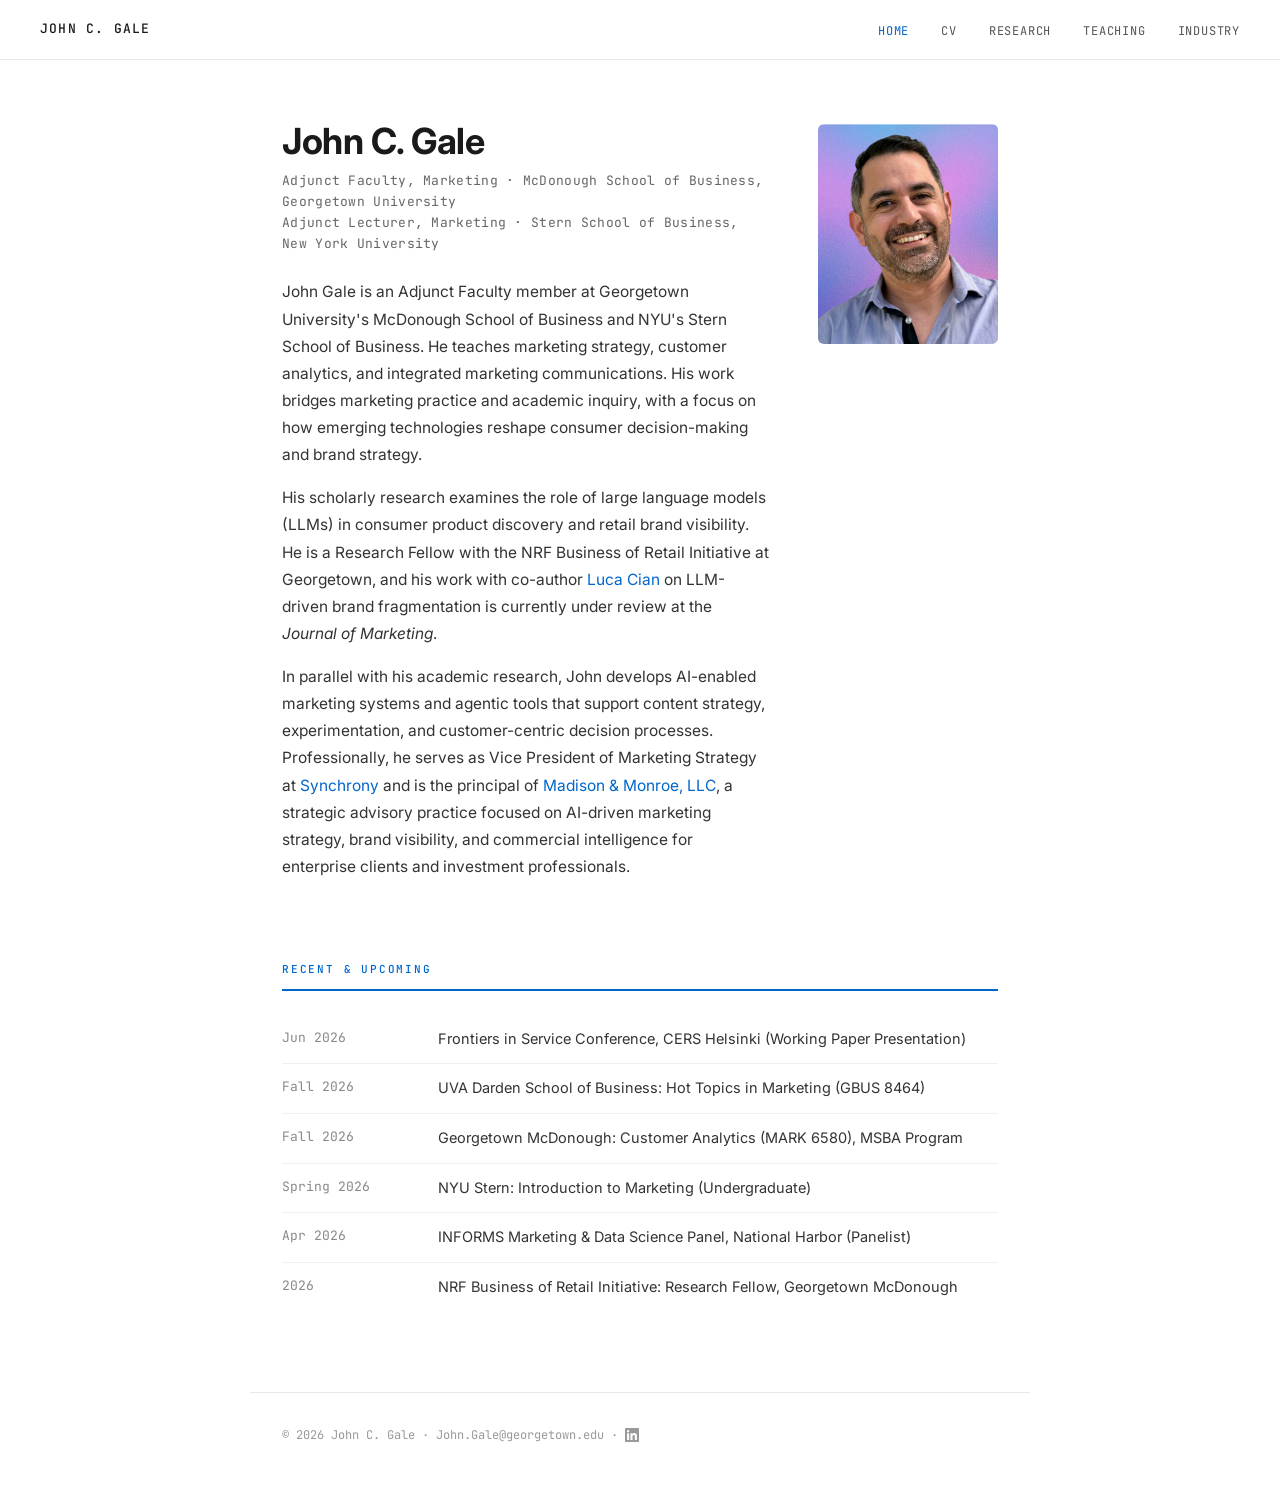
==== index.html @ 8da23ff3 "Fix icon link duplication in index.html" ====
<!DOCTYPE html>
<html lang="en">
<head>
  <meta charset="UTF-8">
  <meta name="viewport" content="width=device-width, initial-scale=1.0">
  <meta property="og:type" content="website">
<meta property="og:url" content="https://johncgale.com/">
<meta property="og:title" content="John Gale — Practitioner-Scholar">
<meta property="og:description" content="Adjunct Faculty at Georgetown, NYU Stern &amp; UVA Darden. Researching AI, LLMO, and marketing strategy.">
<meta property="og:image" content="https://johncgale.com/social-preview.jpg">
<meta name="twitter:card" content="summary_large_image">
<meta name="twitter:url" content="https://johncgale.com/">
<meta name="twitter:title" content="John Gale — Practitioner-Scholar">
<meta name="twitter:description" content="Adjunct Faculty at Georgetown, NYU Stern &amp; UVA Darden. Researching AI, LLMO, and marketing strategy.">
<meta name="twitter:image" content="https://johncgale.com/social-preview.jpg">
  <title>John C. Gale</title>
  <link rel="preconnect" href="https://fonts.googleapis.com">
  <link rel="preconnect" href="https://fonts.gstatic.com" crossorigin>
  <link href="https://fonts.googleapis.com/css2?family=Inter:wght@300;400;500;600;700&family=JetBrains+Mono:wght@400;500&display=swap" rel="stylesheet">
  <link rel="icon" href="favicon.ico" sizes="32x32">
  <link rel="icon" href="favicon-192.png" sizes="192x192" type="image/png">
  <link rel="apple-touch-icon" href="apple-touch-icon.png">
  <link rel="stylesheet" href="style.css">
</head>
<body>

<nav>
  <a href="index.html" class="name-link">John C. Gale</a>
  <ul>
    <li><a href="index.html" class="active">Home</a></li>
    <li><a href="cv.html">CV</a></li>
    <li><a href="research.html">Research</a></li>
    <li><a href="teaching.html">Teaching</a></li>
    <li><a href="industry.html">Industry</a></li>
  </ul>
</nav>

<main>
  <div class="hero">
    <div class="bio">
      <h1>John C. Gale</h1>
      <div class="subtitle">
        Adjunct Faculty, Marketing &middot; McDonough School of Business, Georgetown University<br>
        Adjunct Lecturer, Marketing &middot; Stern School of Business, New York University
      </div>
      <p>John Gale is an Adjunct Faculty member at Georgetown University's McDonough School of Business and NYU's Stern School of Business. He teaches marketing strategy, customer analytics, and integrated marketing communications. His work bridges marketing practice and academic inquiry, with a focus on how emerging technologies reshape consumer decision-making and brand strategy.</p>
      <p>His scholarly research examines the role of large language models (LLMs) in consumer product discovery and retail brand visibility. He is a Research Fellow with the NRF Business of Retail Initiative at Georgetown, and his work with co-author <a href="https://www.darden.virginia.edu/faculty-research/directory/luca-cian">Luca Cian</a> on LLM-driven brand fragmentation is currently under review at the <em>Journal of Marketing</em>.</p>
      <p>In parallel with his academic research, John develops AI-enabled marketing systems and agentic tools that support content strategy, experimentation, and customer-centric decision processes. Professionally, he serves as Vice President of Marketing Strategy at <a href="https://www.synchrony.com">Synchrony</a> and is the principal of <a href="#">Madison &amp; Monroe, LLC</a>, a strategic advisory practice focused on AI-driven marketing strategy, brand visibility, and commercial intelligence for enterprise clients and investment professionals.</p>
    </div>
    <!-- Replace src with your own headshot file, e.g. "headshot.jpg" -->
    <img class="headshot" src="headshot.jpg" alt="John C. Gale">
  </div>

  <div class="section-label">Recent &amp; Upcoming</div>

  <div class="event-row">
    <span class="event-date">Jun 2026</span>
    <span class="event-detail">Frontiers in Service Conference, CERS Helsinki (Working Paper Presentation)</span>
  </div>
  <div class="event-row">
    <span class="event-date">Fall 2026</span>
    <span class="event-detail">UVA Darden School of Business: Hot Topics in Marketing (GBUS 8464)</span>
  </div>
  <div class="event-row">
    <span class="event-date">Fall 2026</span>
    <span class="event-detail">Georgetown McDonough: Customer Analytics (MARK 6580), MSBA Program</span>
  </div>
  <div class="event-row">
    <span class="event-date">Spring 2026</span>
    <span class="event-detail">NYU Stern: Introduction to Marketing (Undergraduate)</span>
  </div>
  <div class="event-row">
    <span class="event-date">Apr 2026</span>
    <span class="event-detail">INFORMS Marketing &amp; Data Science Panel, National Harbor (Panelist)</span>
  </div>
  <div class="event-row">
    <span class="event-date">2026</span>
    <span class="event-detail">NRF Business of Retail Initiative: Research Fellow, Georgetown McDonough</span>
  </div>
</main>

<footer>
  &copy; 2026 John C. Gale &middot; <a href="mailto:John.Gale@georgetown.edu">John.Gale@georgetown.edu</a> &middot; <a href="https://linkedin.com/in/johncgale" target="_blank" rel="noopener" aria-label="LinkedIn" style="display:inline-flex;vertical-align:middle;"><svg xmlns="http://www.w3.org/2000/svg" width="14" height="14" viewBox="0 0 24 24" fill="currentColor"><path d="M20.447 20.452h-3.554v-5.569c0-1.328-.027-3.037-1.852-3.037-1.853 0-2.136 1.445-2.136 2.939v5.667H9.351V9h3.414v1.561h.046c.477-.9 1.637-1.85 3.37-1.85 3.601 0 4.267 2.37 4.267 5.455v6.286zM5.337 7.433a2.062 2.062 0 01-2.063-2.065 2.064 2.064 0 112.063 2.065zm1.782 13.019H3.555V9h3.564v11.452zM22.225 0H1.771C.792 0 0 .774 0 1.729v20.542C0 23.227.792 24 1.771 24h20.451C23.2 24 24 23.227 24 22.271V1.729C24 .774 23.2 0 22.222 0h.003z"/></svg></a>
</footer>

</body>
</html>
---- style.css ----
/* ========================================
   John C. Gale — Academic Portfolio
   Shared Stylesheet
   ======================================== */

/* === RESET & BASE === */
*, *::before, *::after { margin: 0; padding: 0; box-sizing: border-box; }
html { scroll-behavior: smooth; }
body {
  font-family: 'Inter', -apple-system, BlinkMacSystemFont, sans-serif;
  font-size: 16px;
  line-height: 1.7;
  color: #1a1a1a;
  background: #fff;
  -webkit-font-smoothing: antialiased;
}

/* === NAV === */
nav {
  position: fixed;
  top: 0; left: 0; right: 0;
  z-index: 100;
  display: flex;
  justify-content: space-between;
  align-items: center;
  padding: 0 40px;
  height: 60px;
  background: #fff;
  border-bottom: 1px solid #e8e8e8;
}
nav .name-link {
  font-family: 'JetBrains Mono', monospace;
  font-size: 13px;
  font-weight: 500;
  letter-spacing: 1.2px;
  text-transform: uppercase;
  text-decoration: none;
  color: #1a1a1a;
}
nav ul {
  display: flex;
  list-style: none;
  gap: 32px;
}
nav ul a {
  font-family: 'JetBrains Mono', monospace;
  font-size: 12px;
  font-weight: 400;
  letter-spacing: 0.8px;
  text-transform: uppercase;
  text-decoration: none;
  color: #555;
  transition: color 0.2s;
}
nav ul a:hover,
nav ul a.active {
  color: #0066cc;
}

/* === MAIN CONTAINER === */
main {
  max-width: 780px;
  margin: 0 auto;
  padding: 120px 32px 80px;
}

/* === FOOTER === */
footer {
  max-width: 780px;
  margin: 0 auto;
  padding: 32px 32px 48px;
  border-top: 1px solid #e8e8e8;
  font-family: 'JetBrains Mono', monospace;
  font-size: 12px;
  color: #999;
}
footer a {
  color: #999;
  text-decoration: none;
}
footer a:hover { color: #0066cc; }

/* === SECTION LABEL === */
.section-label {
  font-family: 'JetBrains Mono', monospace;
  font-size: 11px;
  font-weight: 500;
  letter-spacing: 1.8px;
  text-transform: uppercase;
  color: #0066cc;
  padding-bottom: 10px;
  border-bottom: 2px solid #0066cc;
  margin-bottom: 24px;
  margin-top: 48px;
}
.section-label:first-of-type { margin-top: 0; }

/* === SUB-SECTION LABEL === */
.sub-label {
  font-family: 'JetBrains Mono', monospace;
  font-size: 13px;
  color: #888;
  text-transform: uppercase;
  letter-spacing: 0.8px;
  margin-bottom: 12px;
  margin-top: 8px;
}

/* === TWO-COLUMN ROW (date + detail) === */
.two-col {
  display: grid;
  grid-template-columns: 140px 1fr;
  gap: 16px;
  padding: 8px 0;
  font-size: 14.5px;
}
.yr {
  font-family: 'JetBrains Mono', monospace;
  font-size: 13px;
  color: #888;
}
.detail { color: #333; }
.detail strong { font-weight: 600; }
.detail em { font-style: italic; color: #555; }

/* === BUTTONS === */
.btn {
  display: inline-block;
  font-family: 'JetBrains Mono', monospace;
  font-size: 12px;
  font-weight: 500;
  letter-spacing: 0.6px;
  text-transform: uppercase;
  padding: 10px 20px;
  text-decoration: none;
  border-radius: 4px;
  transition: all 0.2s;
}
.btn-primary { background: #1a1a1a; color: #fff; }
.btn-primary:hover { background: #0066cc; }
.btn-outline { background: #fff; color: #1a1a1a; border: 1px solid #ccc; }
.btn-outline:hover { border-color: #0066cc; color: #0066cc; }
.btn-blue { background: #0066cc; color: #fff; }
.btn-blue:hover { background: #0052a3; }

/* ========================================
   HOME PAGE
   ======================================== */
.hero {
  display: grid;
  grid-template-columns: 1fr 180px;
  gap: 48px;
  align-items: start;
  margin-bottom: 64px;
}
.hero h1 {
  font-size: 36px;
  font-weight: 700;
  letter-spacing: -0.5px;
  line-height: 1.2;
  margin-bottom: 8px;
}
.hero .subtitle {
  font-family: 'JetBrains Mono', monospace;
  font-size: 13px;
  color: #666;
  letter-spacing: 0.3px;
  line-height: 1.6;
  margin-bottom: 24px;
}
.hero .bio p {
  font-size: 15.5px;
  color: #333;
  margin-bottom: 16px;
  line-height: 1.75;
}
.hero .bio a {
  color: #0066cc;
  text-decoration: none;
  border-bottom: 1px solid transparent;
  transition: border-color 0.2s;
}
.hero .bio a:hover { border-bottom-color: #0066cc; }
.hero .headshot {
  width: 180px;
  height: 220px;
  object-fit: cover;
  border-radius: 6px;
  margin-top: 4px;
}

/* Recent & Upcoming */
.event-row {
  display: grid;
  grid-template-columns: 140px 1fr;
  gap: 16px;
  padding: 12px 0;
  border-bottom: 1px solid #f0f0f0;
  font-size: 14.5px;
}
.event-row:last-child { border-bottom: none; }
.event-date {
  font-family: 'JetBrains Mono', monospace;
  font-size: 13px;
  color: #888;
}
.event-detail { color: #333; }

/* ========================================
   CV PAGE
   ======================================== */
.cv-topbar {
  display: flex;
  justify-content: space-between;
  align-items: center;
  margin-bottom: 40px;
  padding-bottom: 24px;
  border-bottom: 1px solid #e8e8e8;
}
.cv-topbar h1 {
  font-size: 32px;
  font-weight: 700;
  letter-spacing: -0.5px;
}
.cv-topbar .actions { display: flex; gap: 12px; }

.cv-header { margin-bottom: 48px; }
.cv-header h2 { font-size: 28px; font-weight: 700; margin-bottom: 4px; }
.cv-subtitle {
  font-family: 'JetBrains Mono', monospace;
  font-size: 13px;
  color: #666;
  letter-spacing: 0.3px;
  margin-bottom: 8px;
}
.cv-contact {
  font-family: 'JetBrains Mono', monospace;
  font-size: 12px;
  color: #888;
}
.cv-contact a { color: #0066cc; text-decoration: none; }

.inst-name {
  font-weight: 600;
  font-size: 15px;
  margin-top: 16px;
  margin-bottom: 4px;
}
.appt-row {
  display: grid;
  grid-template-columns: 1fr auto;
  gap: 12px;
  padding: 3px 0;
  font-size: 14.5px;
  color: #333;
}
.appt-yr {
  font-family: 'JetBrains Mono', monospace;
  font-size: 13px;
  color: #888;
  text-align: right;
}

/* Papers (CV style) */
.paper {
  display: grid;
  grid-template-columns: 28px 1fr;
  gap: 8px;
  padding: 12px 0;
  border-bottom: 1px solid #f0f0f0;
}
.paper:last-child { border-bottom: none; }
.num {
  font-family: 'JetBrains Mono', monospace;
  font-size: 13px;
  color: #0066cc;
  font-weight: 500;
  padding-top: 2px;
}
.paper .body { font-size: 14.5px; color: #333; line-height: 1.65; }
.paper .me { font-weight: 600; }
.paper .status {
  font-family: 'JetBrains Mono', monospace;
  font-size: 11px;
  color: #0066cc;
  text-transform: uppercase;
  letter-spacing: 0.5px;
  margin-left: 6px;
}
.paper .links { margin-top: 4px; }
.paper .links a {
  font-family: 'JetBrains Mono', monospace;
  font-size: 11px;
  color: #0066cc;
  text-decoration: none;
  text-transform: uppercase;
  letter-spacing: 0.5px;
}

/* ========================================
   RESEARCH PAGE
   ======================================== */
.page-intro {
  font-size: 15.5px;
  color: #555;
  line-height: 1.75;
  margin-bottom: 40px;
}
.page-title {
  font-size: 32px;
  font-weight: 700;
  letter-spacing: -0.5px;
  margin-bottom: 12px;
}

.interest-tags { display: flex; flex-wrap: wrap; gap: 8px; margin-bottom: 16px; }
.interest-tag {
  font-family: 'JetBrains Mono', monospace;
  font-size: 12px;
  padding: 6px 14px;
  background: #f0f6ff;
  color: #0066cc;
  border-radius: 20px;
  letter-spacing: 0.3px;
}

.paper-card {
  background: #f9fafb;
  border: 1px solid #e8e8e8;
  border-radius: 8px;
  padding: 24px 28px;
  margin-bottom: 20px;
}
.paper-card .paper-status {
  font-family: 'JetBrains Mono', monospace;
  font-size: 10px;
  font-weight: 500;
  letter-spacing: 1px;
  text-transform: uppercase;
  color: #fff;
  padding: 3px 10px;
  border-radius: 3px;
  display: inline-block;
  margin-bottom: 12px;
}
.paper-card .paper-status.review { background: #0066cc; }
.paper-card .paper-status.working { background: #6b7280; }
.paper-card .paper-status.prep { background: #9ca3af; }
.paper-card h3 { font-size: 17px; font-weight: 600; margin-bottom: 8px; line-height: 1.4; }
.paper-card .authors { font-size: 14px; color: #555; margin-bottom: 8px; }
.paper-card .authors .me { font-weight: 600; color: #1a1a1a; }
.paper-card .journal { font-size: 14px; color: #888; font-style: italic; }
.paper-card .abstract {
  font-size: 14px; color: #555; line-height: 1.65;
  margin-top: 12px; padding-top: 12px; border-top: 1px solid #e8e8e8;
}

.grant-card {
  background: #f9fafb;
  border: 1px solid #e8e8e8;
  border-radius: 8px;
  padding: 24px 28px;
  margin-bottom: 20px;
}
.grant-card h3 { font-size: 16px; font-weight: 600; margin-bottom: 4px; }
.grant-card .grant-amount {
  font-family: 'JetBrains Mono', monospace;
  font-size: 14px;
  color: #0066cc;
  font-weight: 500;
  margin-bottom: 8px;
}
.grant-card p { font-size: 14px; color: #555; line-height: 1.65; }
.grant-card em { color: #888; }

.conf-row {
  display: grid;
  grid-template-columns: 100px 1fr;
  gap: 16px;
  padding: 12px 0;
  border-bottom: 1px solid #f0f0f0;
  font-size: 14.5px;
}
.conf-row:last-child { border-bottom: none; }
.conf-date {
  font-family: 'JetBrains Mono', monospace;
  font-size: 13px;
  color: #888;
}
.conf-detail { color: #333; }
.conf-detail em { color: #666; }

/* ========================================
   TEACHING PAGE
   ======================================== */
.course-card {
  background: #f9fafb;
  border: 1px solid #e8e8e8;
  border-radius: 8px;
  padding: 24px 28px;
  margin-bottom: 20px;
}
.course-card .course-header {
  display: flex;
  justify-content: space-between;
  align-items: start;
  margin-bottom: 8px;
}
.course-card h3 { font-size: 17px; font-weight: 600; color: #1a1a1a; }
.course-card .institution {
  font-family: 'JetBrains Mono', monospace;
  font-size: 11px;
  color: #0066cc;
  text-transform: uppercase;
  letter-spacing: 0.8px;
  white-space: nowrap;
}
.course-card .course-code {
  font-family: 'JetBrains Mono', monospace;
  font-size: 12px;
  color: #888;
  margin-bottom: 12px;
}
.course-card .course-details { font-size: 14px; color: #555; line-height: 1.7; }
.course-card .course-details strong { color: #333; }
.course-card .course-meta {
  margin-top: 12px;
  padding-top: 12px;
  border-top: 1px solid #e8e8e8;
  font-family: 'JetBrains Mono', monospace;
  font-size: 12px;
  color: #888;
}
.course-card .rating { color: #0066cc; font-weight: 500; }

.dev-card {
  padding: 20px 0;
  border-bottom: 1px solid #f0f0f0;
}
.dev-card:last-child { border-bottom: none; }
.dev-card h3 { font-size: 15px; font-weight: 600; margin-bottom: 4px; }
.dev-card p { font-size: 14px; color: #555; line-height: 1.65; }

/* ========================================
   INDUSTRY PAGE
   ======================================== */
.role-card {
  margin-bottom: 36px;
  padding-bottom: 36px;
  border-bottom: 1px solid #f0f0f0;
}
.role-card:last-child { border-bottom: none; }
.role-card .role-header {
  display: flex;
  justify-content: space-between;
  align-items: start;
  margin-bottom: 4px;
}
.role-card h3 { font-size: 17px; font-weight: 600; }
.role-card .role-dates {
  font-family: 'JetBrains Mono', monospace;
  font-size: 12px;
  color: #888;
  white-space: nowrap;
}
.role-card .company { font-size: 15px; color: #555; margin-bottom: 12px; }
.role-card p { font-size: 14.5px; color: #444; line-height: 1.7; }

.prev-role {
  display: grid;
  grid-template-columns: 1fr auto;
  gap: 16px;
  padding: 10px 0;
  border-bottom: 1px solid #f0f0f0;
  font-size: 14.5px;
}
.prev-role:last-child { border-bottom: none; }
.prev-role .role-title { color: #333; }
.prev-role .role-title strong { font-weight: 600; }
.prev-role .role-yr {
  font-family: 'JetBrains Mono', monospace;
  font-size: 13px;
  color: #888;
  text-align: right;
}

.cta-box {
  background: #f9fafb;
  border: 1px solid #e8e8e8;
  border-radius: 8px;
  padding: 28px 32px;
  margin-top: 48px;
  text-align: center;
}
.cta-box h3 { font-size: 18px; font-weight: 600; margin-bottom: 8px; }
.cta-box p { font-size: 14.5px; color: #555; margin-bottom: 16px; }

/* ========================================
   RESPONSIVE
   ======================================== */
@media (max-width: 700px) {
  nav { padding: 0 20px; }
  nav ul { gap: 16px; }
  nav ul a { font-size: 11px; }
  main { padding: 100px 20px 60px; }
  .hero { grid-template-columns: 1fr; }
  .hero .headshot { width: 140px; height: 170px; order: -1; }
  .two-col { grid-template-columns: 1fr; gap: 4px; }
  .event-row { grid-template-columns: 1fr; gap: 4px; }
  .appt-row { grid-template-columns: 1fr; }
  .appt-yr { text-align: left; }
  .conf-row { grid-template-columns: 1fr; gap: 4px; }
  .prev-role { grid-template-columns: 1fr; }
  .prev-role .role-yr { text-align: left; }
  .course-card .course-header { flex-direction: column; gap: 4px; }
  .role-card .role-header { flex-direction: column; gap: 4px; }
}
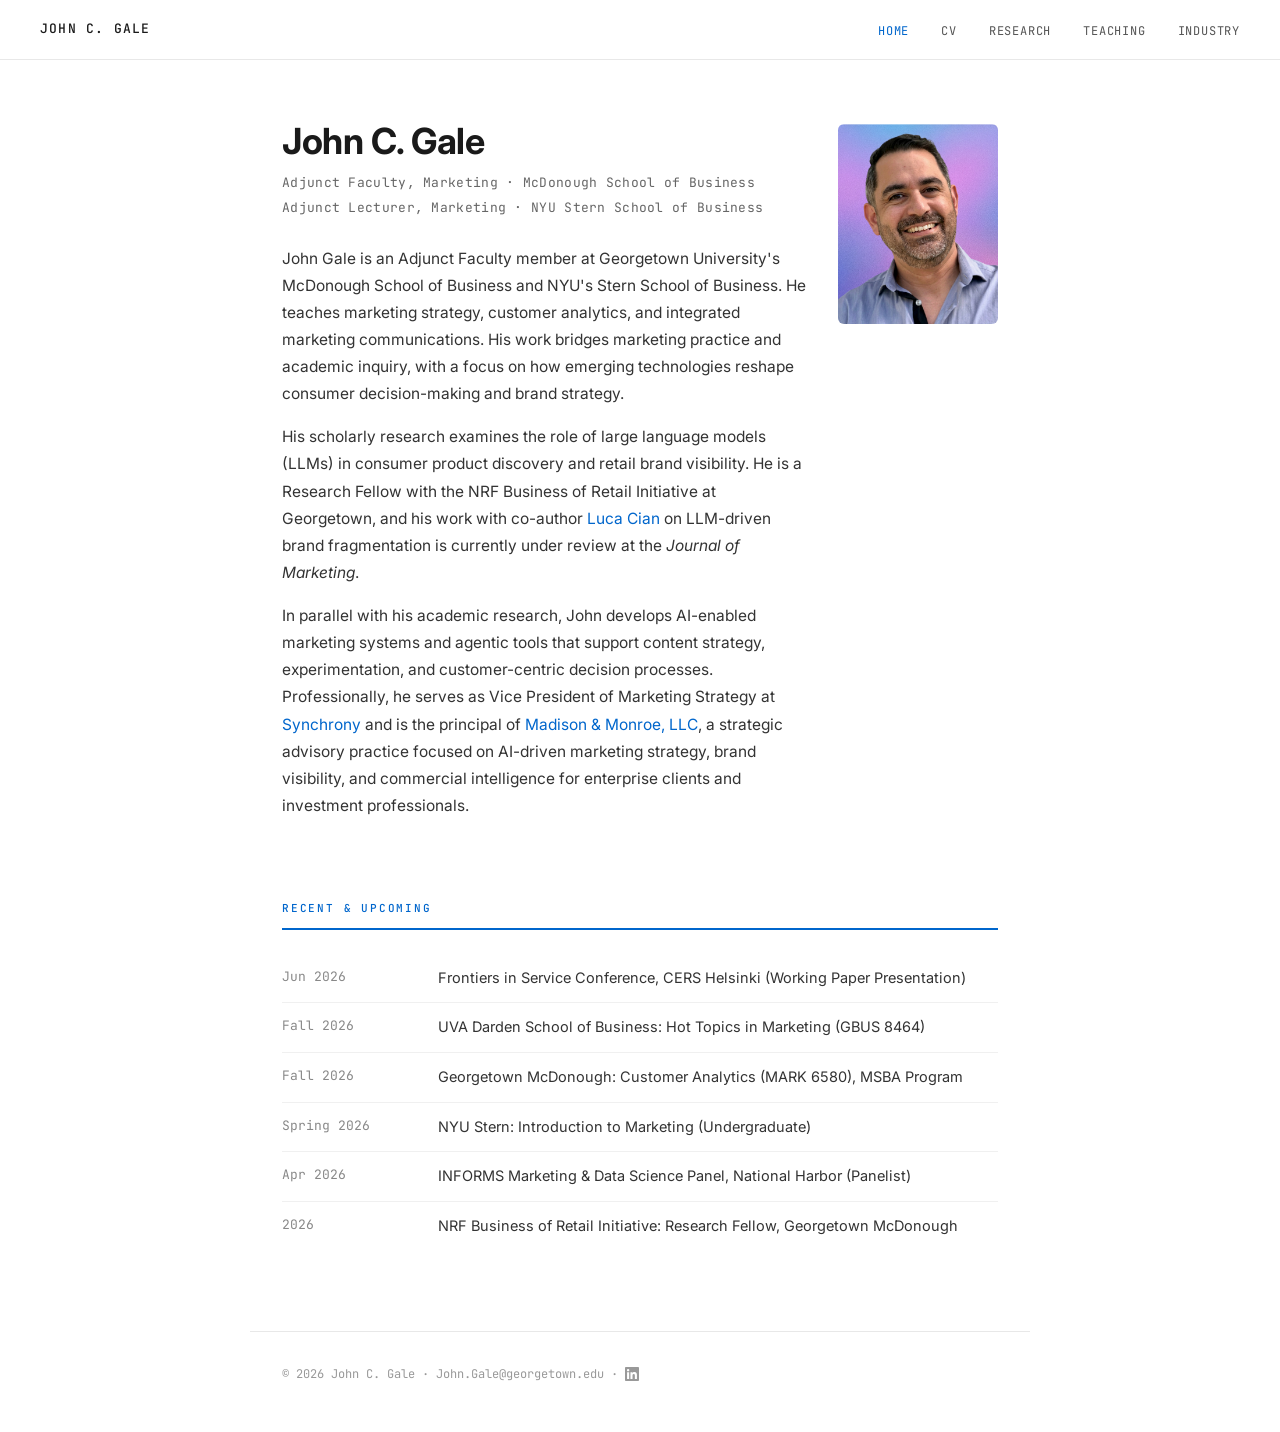
==== commit 50ec9fbc: "Revise faculty affiliations in index.html Updated affiliations to reflect current institutions." ====
--- a/index.html
+++ b/index.html
@@ -40,8 +40,8 @@
     <div class="bio">
       <h1>John C. Gale</h1>
       <div class="subtitle">
-        Adjunct Faculty, Marketing &middot; McDonough School of Business, Georgetown University<br>
-        Adjunct Lecturer, Marketing &middot; Stern School of Business, New York University
+        Adjunct Faculty, Marketing &middot; McDonough School of Business<br>
+        Adjunct Lecturer, Marketing &middot; NYU Stern School of Business
       </div>
       <p>John Gale is an Adjunct Faculty member at Georgetown University's McDonough School of Business and NYU's Stern School of Business. He teaches marketing strategy, customer analytics, and integrated marketing communications. His work bridges marketing practice and academic inquiry, with a focus on how emerging technologies reshape consumer decision-making and brand strategy.</p>
       <p>His scholarly research examines the role of large language models (LLMs) in consumer product discovery and retail brand visibility. He is a Research Fellow with the NRF Business of Retail Initiative at Georgetown, and his work with co-author <a href="https://www.darden.virginia.edu/faculty-research/directory/luca-cian">Luca Cian</a> on LLM-driven brand fragmentation is currently under review at the <em>Journal of Marketing</em>.</p>
--- a/style.css
+++ b/style.css
@@ -148,8 +148,8 @@
    ======================================== */
 .hero {
   display: grid;
-  grid-template-columns: 1fr 180px;
-  gap: 48px;
+  grid-template-columns: 1fr 160px;
+  gap: 32px;
   align-items: start;
   margin-bottom: 64px;
 }
@@ -165,7 +165,7 @@
   font-size: 13px;
   color: #666;
   letter-spacing: 0.3px;
-  line-height: 1.6;
+  line-height: 1.9;
   margin-bottom: 24px;
 }
 .hero .bio p {
@@ -182,8 +182,8 @@
 }
 .hero .bio a:hover { border-bottom-color: #0066cc; }
 .hero .headshot {
-  width: 180px;
-  height: 220px;
+  width: 160px;
+  height: 200px;
   object-fit: cover;
   border-radius: 6px;
   margin-top: 4px;
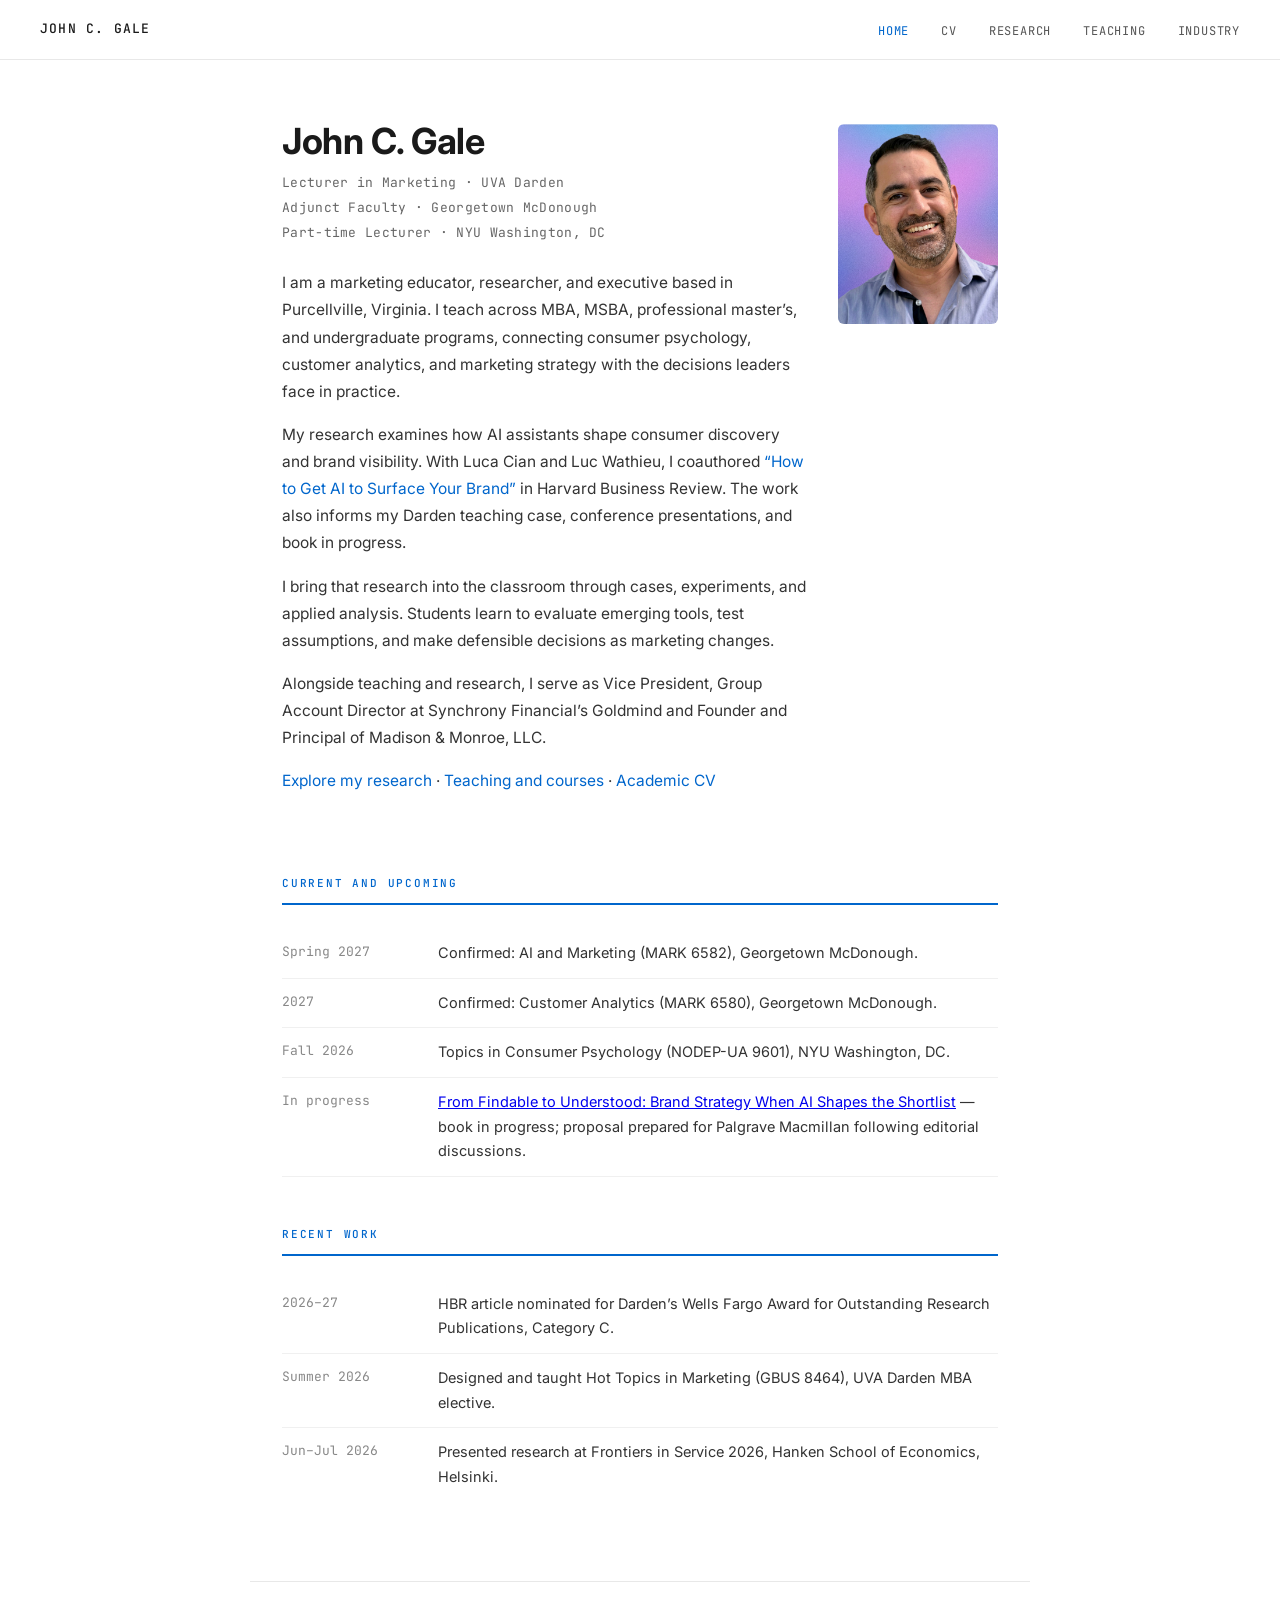
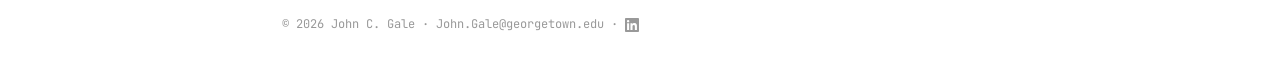
==== commit a3a504fd: "Refresh academic profile, confirmed 2027 teaching, research, and CV" ====
--- a/index.html
+++ b/index.html
@@ -6,13 +6,14 @@
   <meta property="og:type" content="website">
 <meta property="og:url" content="https://johncgale.com/">
 <meta property="og:title" content="John Gale — Practitioner-Scholar">
-<meta property="og:description" content="Adjunct Faculty at Georgetown, NYU Stern &amp; UVA Darden. Researching AI, LLMO, and marketing strategy.">
+<meta property="og:description" content="John C. Gale is a marketing educator, researcher, and executive teaching at UVA Darden, Georgetown, and NYU Washington, DC.">
 <meta property="og:image" content="https://johncgale.com/social-preview.jpg">
 <meta name="twitter:card" content="summary_large_image">
 <meta name="twitter:url" content="https://johncgale.com/">
 <meta name="twitter:title" content="John Gale — Practitioner-Scholar">
-<meta name="twitter:description" content="Adjunct Faculty at Georgetown, NYU Stern &amp; UVA Darden. Researching AI, LLMO, and marketing strategy.">
+<meta name="twitter:description" content="John C. Gale is a marketing educator, researcher, and executive teaching at UVA Darden, Georgetown, and NYU Washington, DC.">
 <meta name="twitter:image" content="https://johncgale.com/social-preview.jpg">
+<meta name="description" content="John C. Gale is a marketing educator, researcher, and executive teaching at UVA Darden, Georgetown, and NYU Washington, DC.">
   <title>John C. Gale</title>
   <link rel="preconnect" href="https://fonts.googleapis.com">
   <link rel="preconnect" href="https://fonts.gstatic.com" crossorigin>
@@ -21,6 +22,81 @@
   <link rel="icon" href="favicon-192.png" sizes="192x192" type="image/png">
   <link rel="apple-touch-icon" href="apple-touch-icon.png">
   <link rel="stylesheet" href="style.css">
+<script type="application/ld+json">
+{
+  "@context": "https://schema.org",
+  "@type": "Person",
+  "name": "John C. Gale",
+  "url": "https://johncgale.com",
+  "image": "https://johncgale.com/headshot.jpg",
+  "jobTitle": [
+    "Lecturer in Marketing",
+    "Adjunct Faculty",
+    "Part-time Lecturer",
+    "Vice President, Group Account Director"
+  ],
+  "worksFor": [
+    {
+      "@type": "Organization",
+      "name": "Georgetown University, McDonough School of Business",
+      "url": "https://msb.georgetown.edu"
+    },
+    {
+      "@type": "Organization",
+      "name": "New York University Washington, DC",
+      "url": "https://www.nyu.edu/washington-dc.html"
+    },
+    {
+      "@type": "Organization",
+      "name": "University of Virginia, Darden School of Business",
+      "url": "https://www.darden.virginia.edu"
+    },
+    {
+      "@type": "Organization",
+      "name": "Synchrony Financial",
+      "url": "https://www.synchrony.com"
+    }
+  ],
+  "alumniOf": [
+    {
+      "@type": "Organization",
+      "name": "University of Miami"
+    },
+    {
+      "@type": "Organization",
+      "name": "Florida International University"
+    },
+    {
+      "@type": "Organization",
+      "name": "Georgetown University"
+    },
+    {
+      "@type": "Organization",
+      "name": "Johns Hopkins University"
+    }
+  ],
+  "knowsAbout": [
+    "AI-Mediated Communication",
+    "Large Language Model Optimization",
+    "Consumer-Brand Relationships",
+    "Customer Analytics",
+    "Marketing Communication",
+    "Retail Technology"
+  ],
+  "sameAs": [
+    "https://linkedin.com/in/johncgale",
+    "https://msb.georgetown.edu/profiles/john-gale"
+  ],
+  "email": "John.Gale@georgetown.edu",
+  "address": {
+    "@type": "PostalAddress",
+    "addressLocality": "Purcellville",
+    "addressRegion": "Virginia",
+    "addressCountry": "US"
+  }
+}
+</script>
+  <link rel="canonical" href="https://johncgale.com/">
 </head>
 <body>
 
@@ -36,47 +112,24 @@
 </nav>
 
 <main>
-  <div class="hero">
-    <div class="bio">
-      <h1>John C. Gale</h1>
-      <div class="subtitle">
-        Adjunct Faculty, Marketing &middot; McDonough School of Business<br>
-        Adjunct Lecturer, Marketing &middot; NYU Stern School of Business
-      </div>
-      <p>John Gale is an Adjunct Faculty member at Georgetown University's McDonough School of Business and NYU's Stern School of Business. He teaches marketing strategy, customer analytics, and integrated marketing communications. His work bridges marketing practice and academic inquiry, with a focus on how emerging technologies reshape consumer decision-making and brand strategy.</p>
-      <p>His scholarly research examines the role of large language models (LLMs) in consumer product discovery and retail brand visibility. He is a Research Fellow with the NRF Business of Retail Initiative at Georgetown, and his work with co-author <a href="https://www.darden.virginia.edu/faculty-research/directory/luca-cian">Luca Cian</a> on LLM-driven brand fragmentation is currently under review at the <em>Journal of Marketing</em>.</p>
-      <p>In parallel with his academic research, John develops AI-enabled marketing systems and agentic tools that support content strategy, experimentation, and customer-centric decision processes. Professionally, he serves as Vice President of Marketing Strategy at <a href="https://www.synchrony.com">Synchrony</a> and is the principal of <a href="#">Madison &amp; Monroe, LLC</a>, a strategic advisory practice focused on AI-driven marketing strategy, brand visibility, and commercial intelligence for enterprise clients and investment professionals.</p>
-    </div>
-    <!-- Replace src with your own headshot file, e.g. "headshot.jpg" -->
-    <img class="headshot" src="headshot.jpg" alt="John C. Gale">
-  </div>
-
-  <div class="section-label">Recent &amp; Upcoming</div>
-
-  <div class="event-row">
-    <span class="event-date">Jun 2026</span>
-    <span class="event-detail">Frontiers in Service Conference, CERS Helsinki (Working Paper Presentation)</span>
-  </div>
-  <div class="event-row">
-    <span class="event-date">Fall 2026</span>
-    <span class="event-detail">UVA Darden School of Business: Hot Topics in Marketing (GBUS 8464)</span>
-  </div>
-  <div class="event-row">
-    <span class="event-date">Fall 2026</span>
-    <span class="event-detail">Georgetown McDonough: Customer Analytics (MARK 6580), MSBA Program</span>
-  </div>
-  <div class="event-row">
-    <span class="event-date">Spring 2026</span>
-    <span class="event-detail">NYU Stern: Introduction to Marketing (Undergraduate)</span>
-  </div>
-  <div class="event-row">
-    <span class="event-date">Apr 2026</span>
-    <span class="event-detail">INFORMS Marketing &amp; Data Science Panel, National Harbor (Panelist)</span>
-  </div>
-  <div class="event-row">
-    <span class="event-date">2026</span>
-    <span class="event-detail">NRF Business of Retail Initiative: Research Fellow, Georgetown McDonough</span>
-  </div>
+<div class="hero"><div class="bio"><h1>John C. Gale</h1>
+<div class="subtitle">Lecturer in Marketing · UVA Darden<br>Adjunct Faculty · Georgetown McDonough<br>Part-time Lecturer · NYU Washington, DC</div>
+<p>I am a marketing educator, researcher, and executive based in Purcellville, Virginia. I teach across MBA, MSBA, professional master’s, and undergraduate programs, connecting consumer psychology, customer analytics, and marketing strategy with the decisions leaders face in practice.</p>
+<p>My research examines how AI assistants shape consumer discovery and brand visibility. With Luca Cian and Luc Wathieu, I coauthored <a href="https://hbr.org/2026/06/how-to-get-ai-to-surface-your-brand">“How to Get AI to Surface Your Brand”</a> in Harvard Business Review. The work also informs my Darden teaching case, conference presentations, and book in progress.</p>
+<p>I bring that research into the classroom through cases, experiments, and applied analysis. Students learn to evaluate emerging tools, test assumptions, and make defensible decisions as marketing changes.</p>
+<p>Alongside teaching and research, I serve as Vice President, Group Account Director at Synchrony Financial’s Goldmind and Founder and Principal of Madison &amp; Monroe, LLC.</p>
+<p><a href="research.html">Explore my research</a> · <a href="teaching.html">Teaching and courses</a> · <a href="cv.html">Academic CV</a></p>
+</div>
+<img class="headshot" src="headshot.jpg" alt="John C. Gale" width="160" height="200"></div>
+<h2 class="section-label">Current and Upcoming</h2>
+<div class="event-row"><span class="event-date">Spring 2027</span><span class="event-detail">Confirmed: AI and Marketing (MARK 6582), Georgetown McDonough.</span></div>
+<div class="event-row"><span class="event-date">2027</span><span class="event-detail">Confirmed: Customer Analytics (MARK 6580), Georgetown McDonough.</span></div>
+<div class="event-row"><span class="event-date">Fall 2026</span><span class="event-detail">Topics in Consumer Psychology (NODEP-UA 9601), NYU Washington, DC.</span></div>
+<div class="event-row"><span class="event-date">In progress</span><span class="event-detail"><a href="research.html#book">From Findable to Understood: Brand Strategy When AI Shapes the Shortlist</a> — book in progress; proposal prepared for Palgrave Macmillan following editorial discussions.</span></div>
+<h2 class="section-label">Recent Work</h2>
+<div class="event-row"><span class="event-date">2026–27</span><span class="event-detail">HBR article nominated for Darden’s Wells Fargo Award for Outstanding Research Publications, Category C.</span></div>
+<div class="event-row"><span class="event-date">Summer 2026</span><span class="event-detail">Designed and taught Hot Topics in Marketing (GBUS 8464), UVA Darden MBA elective.</span></div>
+<div class="event-row"><span class="event-date">Jun–Jul 2026</span><span class="event-detail">Presented research at Frontiers in Service 2026, Hanken School of Economics, Helsinki.</span></div>
 </main>
 
 <footer>
--- a/style.css
+++ b/style.css
@@ -500,7 +500,8 @@
    ======================================== */
 @media (max-width: 700px) {
   nav { padding: 0 20px; }
-  nav ul { gap: 16px; }
+  nav .name-link { font-size: 11px; }
+  nav ul { gap: 12px; }
   nav ul a { font-size: 11px; }
   main { padding: 100px 20px 60px; }
   .hero { grid-template-columns: 1fr; }
@@ -515,3 +516,19 @@
   .course-card .course-header { flex-direction: column; gap: 4px; }
   .role-card .role-header { flex-direction: column; gap: 4px; }
 }
+
+/* Academic profile refresh: readable long-form content and compact screens. */
+main > p, .cv-content p { margin-bottom: 16px; }
+main a { overflow-wrap: anywhere; }
+.paper-card > p { font-size: 14px; line-height: 1.7; }
+.cv-content, .cv-content p, .cv-content h2, .cv-content h3, .cv-content a { color: #000; }
+.cv-content h3 { font-size: 15px; margin: 20px 0 6px; }
+.cv-content p { font-size: 14.5px; }
+#book { scroll-margin-top: 85px; }
+@media (max-width: 540px) {
+ nav { height: auto; min-height: 82px; flex-direction: column; justify-content: center; gap: 8px; padding: 10px 12px; }
+ nav ul { gap: 15px; flex-wrap: wrap; justify-content: center; }
+ .cv-topbar { align-items: flex-start; flex-direction: column; gap: 16px; }
+ .course-card, .paper-card { padding: 20px; }
+ .course-card .institution { white-space: normal; }
+}
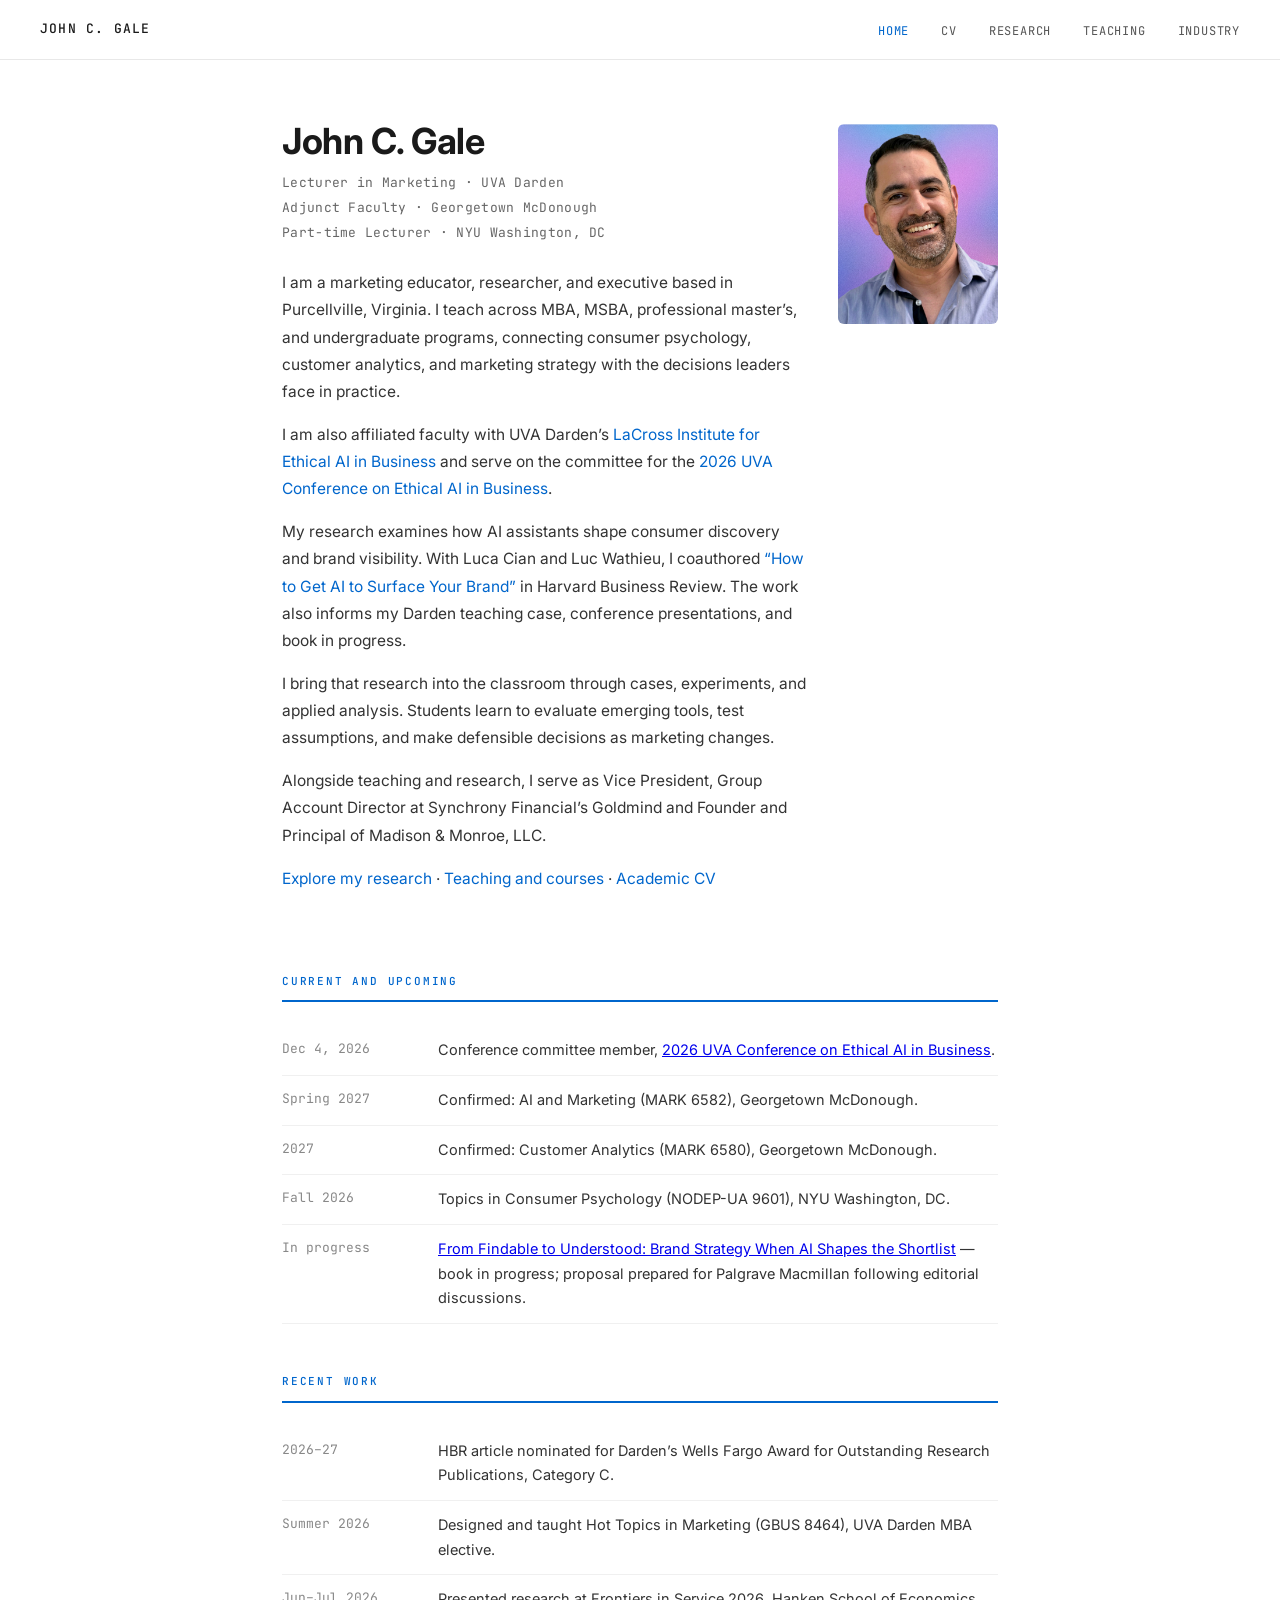
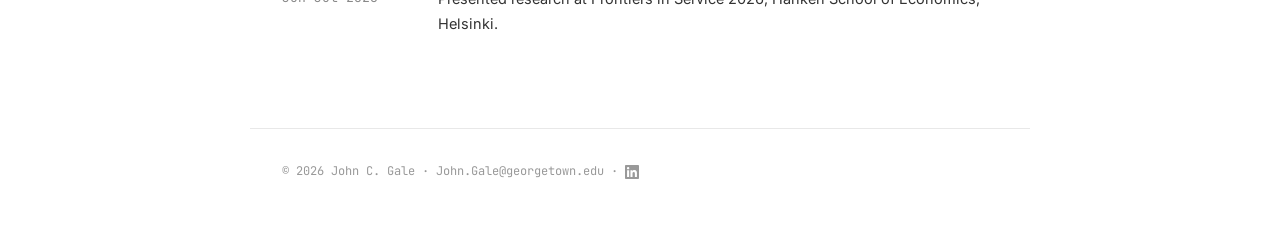
==== commit 5d211055: "Add LaCross affiliated faculty and ethical AI conference committee service" ====
--- a/index.html
+++ b/index.html
@@ -93,6 +93,11 @@
     "addressLocality": "Purcellville",
     "addressRegion": "Virginia",
     "addressCountry": "US"
+  },
+  "affiliation": {
+    "@type": "Organization",
+    "name": "LaCross Institute for Ethical AI in Business",
+    "url": "https://www.darden.virginia.edu/lacross-ai-institute"
   }
 }
 </script>
@@ -115,6 +120,7 @@
 <div class="hero"><div class="bio"><h1>John C. Gale</h1>
 <div class="subtitle">Lecturer in Marketing · UVA Darden<br>Adjunct Faculty · Georgetown McDonough<br>Part-time Lecturer · NYU Washington, DC</div>
 <p>I am a marketing educator, researcher, and executive based in Purcellville, Virginia. I teach across MBA, MSBA, professional master’s, and undergraduate programs, connecting consumer psychology, customer analytics, and marketing strategy with the decisions leaders face in practice.</p>
+<p>I am also affiliated faculty with UVA Darden’s <a href="https://www.darden.virginia.edu/lacross-ai-institute">LaCross Institute for Ethical AI in Business</a> and serve on the committee for the <a href="https://www.darden.virginia.edu/lacross-ai-institute/events/conference">2026 UVA Conference on Ethical AI in Business</a>.</p>
 <p>My research examines how AI assistants shape consumer discovery and brand visibility. With Luca Cian and Luc Wathieu, I coauthored <a href="https://hbr.org/2026/06/how-to-get-ai-to-surface-your-brand">“How to Get AI to Surface Your Brand”</a> in Harvard Business Review. The work also informs my Darden teaching case, conference presentations, and book in progress.</p>
 <p>I bring that research into the classroom through cases, experiments, and applied analysis. Students learn to evaluate emerging tools, test assumptions, and make defensible decisions as marketing changes.</p>
 <p>Alongside teaching and research, I serve as Vice President, Group Account Director at Synchrony Financial’s Goldmind and Founder and Principal of Madison &amp; Monroe, LLC.</p>
@@ -122,6 +128,7 @@
 </div>
 <img class="headshot" src="headshot.jpg" alt="John C. Gale" width="160" height="200"></div>
 <h2 class="section-label">Current and Upcoming</h2>
+<div class="event-row"><span class="event-date">Dec 4, 2026</span><span class="event-detail">Conference committee member, <a href="https://www.darden.virginia.edu/lacross-ai-institute/events/conference">2026 UVA Conference on Ethical AI in Business</a>.</span></div>
 <div class="event-row"><span class="event-date">Spring 2027</span><span class="event-detail">Confirmed: AI and Marketing (MARK 6582), Georgetown McDonough.</span></div>
 <div class="event-row"><span class="event-date">2027</span><span class="event-detail">Confirmed: Customer Analytics (MARK 6580), Georgetown McDonough.</span></div>
 <div class="event-row"><span class="event-date">Fall 2026</span><span class="event-detail">Topics in Consumer Psychology (NODEP-UA 9601), NYU Washington, DC.</span></div>
